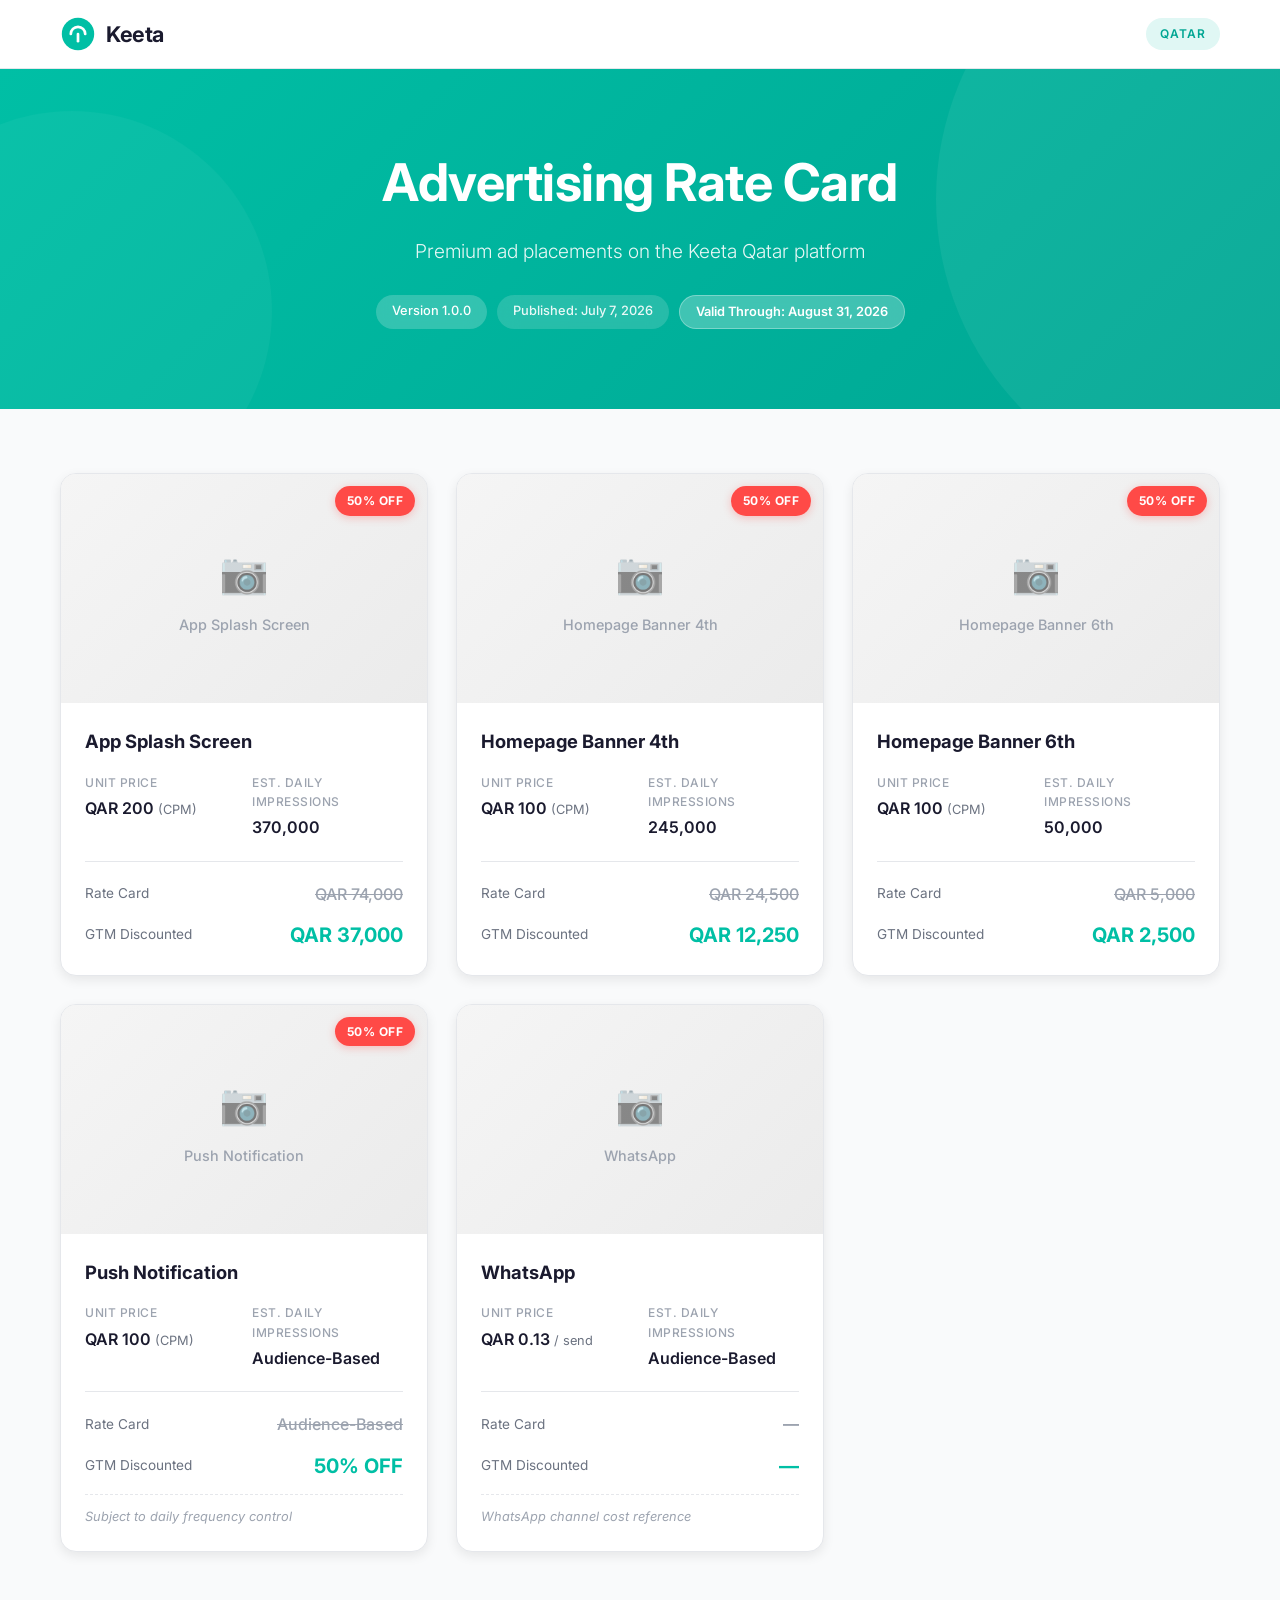
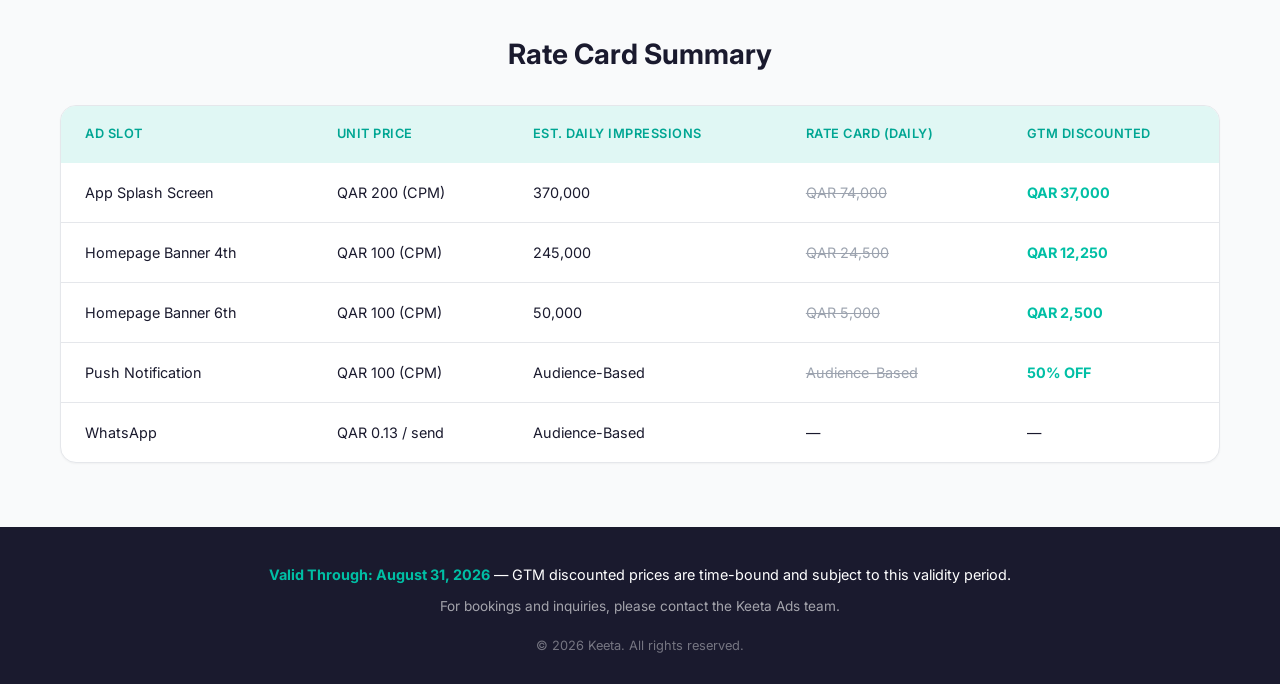
==== index.html @ e139d803 "Initial commit: Keeta Qatar Advertising Rate Card v1.0.0" ====
<!DOCTYPE html>
<html lang="en">
<head>
    <meta charset="UTF-8">
    <meta name="viewport" content="width=device-width, initial-scale=1.0">
    <title>Keeta Qatar — Advertising Rate Card</title>
    <link rel="stylesheet" href="css/style.css">
    <link rel="preconnect" href="https://fonts.googleapis.com">
    <link rel="preconnect" href="https://fonts.gstatic.com" crossorigin>
    <link href="https://fonts.googleapis.com/css2?family=Inter:wght@300;400;500;600;700&display=swap" rel="stylesheet">
</head>
<body>
    <header class="site-header">
        <div class="container">
            <div class="logo">
                <svg class="logo-icon" viewBox="0 0 40 40" fill="none" xmlns="http://www.w3.org/2000/svg">
                    <circle cx="20" cy="20" r="18" fill="#00BFA5"/>
                    <path d="M12 20C12 15.58 15.58 12 20 12C24.42 12 28 15.58 28 20" stroke="white" stroke-width="3" stroke-linecap="round"/>
                    <path d="M20 28V20" stroke="white" stroke-width="3" stroke-linecap="round"/>
                </svg>
                <span class="logo-text">Keeta</span>
            </div>
            <div class="header-meta">
                <span class="badge">Qatar</span>
            </div>
        </div>
    </header>

    <section class="hero">
        <div class="container">
            <h1>Advertising Rate Card</h1>
            <p class="hero-subtitle">Premium ad placements on the Keeta Qatar platform</p>
            <div class="version-info">
                <span class="version-badge">Version 1.0.0</span>
                <span class="publish-date">Published: July 7, 2026</span>
                <span class="validity-badge">Valid Through: August 31, 2026</span>
            </div>
        </div>
    </section>

    <section class="rate-cards">
        <div class="container">
            <div class="cards-grid">
                <!-- Card 1: App Splash Screen -->
                <article class="rate-card">
                    <div class="card-image">
                        <img src="images/splash-screen.png" alt="App Splash Screen" onerror="this.style.display='none'; this.nextElementSibling.style.display='flex';">
                        <div class="image-placeholder" style="display:none;">
                            <span class="placeholder-icon">&#128247;</span>
                            <span class="placeholder-text">App Splash Screen</span>
                        </div>
                        <span class="discount-tag">50% OFF</span>
                    </div>
                    <div class="card-body">
                        <h2 class="card-title">App Splash Screen</h2>
                        <div class="card-metrics">
                            <div class="metric">
                                <span class="metric-label">Unit Price</span>
                                <span class="metric-value">QAR 200 <small>(CPM)</small></span>
                            </div>
                            <div class="metric">
                                <span class="metric-label">Est. Daily Impressions</span>
                                <span class="metric-value">370,000</span>
                            </div>
                        </div>
                        <div class="pricing">
                            <div class="original-price">
                                <span class="price-label">Rate Card</span>
                                <span class="price-value">QAR 74,000</span>
                            </div>
                            <div class="discounted-price">
                                <span class="price-label">GTM Discounted</span>
                                <span class="price-value">QAR 37,000</span>
                            </div>
                        </div>
                    </div>
                </article>

                <!-- Card 2: Homepage Banner 4th -->
                <article class="rate-card">
                    <div class="card-image">
                        <img src="images/homepage-banner-4th.png" alt="Homepage Banner 4th" onerror="this.style.display='none'; this.nextElementSibling.style.display='flex';">
                        <div class="image-placeholder" style="display:none;">
                            <span class="placeholder-icon">&#128247;</span>
                            <span class="placeholder-text">Homepage Banner 4th</span>
                        </div>
                        <span class="discount-tag">50% OFF</span>
                    </div>
                    <div class="card-body">
                        <h2 class="card-title">Homepage Banner 4th</h2>
                        <div class="card-metrics">
                            <div class="metric">
                                <span class="metric-label">Unit Price</span>
                                <span class="metric-value">QAR 100 <small>(CPM)</small></span>
                            </div>
                            <div class="metric">
                                <span class="metric-label">Est. Daily Impressions</span>
                                <span class="metric-value">245,000</span>
                            </div>
                        </div>
                        <div class="pricing">
                            <div class="original-price">
                                <span class="price-label">Rate Card</span>
                                <span class="price-value">QAR 24,500</span>
                            </div>
                            <div class="discounted-price">
                                <span class="price-label">GTM Discounted</span>
                                <span class="price-value">QAR 12,250</span>
                            </div>
                        </div>
                    </div>
                </article>

                <!-- Card 3: Homepage Banner 6th -->
                <article class="rate-card">
                    <div class="card-image">
                        <img src="images/homepage-banner-6th.png" alt="Homepage Banner 6th" onerror="this.style.display='none'; this.nextElementSibling.style.display='flex';">
                        <div class="image-placeholder" style="display:none;">
                            <span class="placeholder-icon">&#128247;</span>
                            <span class="placeholder-text">Homepage Banner 6th</span>
                        </div>
                        <span class="discount-tag">50% OFF</span>
                    </div>
                    <div class="card-body">
                        <h2 class="card-title">Homepage Banner 6th</h2>
                        <div class="card-metrics">
                            <div class="metric">
                                <span class="metric-label">Unit Price</span>
                                <span class="metric-value">QAR 100 <small>(CPM)</small></span>
                            </div>
                            <div class="metric">
                                <span class="metric-label">Est. Daily Impressions</span>
                                <span class="metric-value">50,000</span>
                            </div>
                        </div>
                        <div class="pricing">
                            <div class="original-price">
                                <span class="price-label">Rate Card</span>
                                <span class="price-value">QAR 5,000</span>
                            </div>
                            <div class="discounted-price">
                                <span class="price-label">GTM Discounted</span>
                                <span class="price-value">QAR 2,500</span>
                            </div>
                        </div>
                    </div>
                </article>

                <!-- Card 4: Push Notification -->
                <article class="rate-card">
                    <div class="card-image">
                        <img src="images/push-notification.png" alt="Push Notification" onerror="this.style.display='none'; this.nextElementSibling.style.display='flex';">
                        <div class="image-placeholder" style="display:none;">
                            <span class="placeholder-icon">&#128247;</span>
                            <span class="placeholder-text">Push Notification</span>
                        </div>
                        <span class="discount-tag">50% OFF</span>
                    </div>
                    <div class="card-body">
                        <h2 class="card-title">Push Notification</h2>
                        <div class="card-metrics">
                            <div class="metric">
                                <span class="metric-label">Unit Price</span>
                                <span class="metric-value">QAR 100 <small>(CPM)</small></span>
                            </div>
                            <div class="metric">
                                <span class="metric-label">Est. Daily Impressions</span>
                                <span class="metric-value">Audience-Based</span>
                            </div>
                        </div>
                        <div class="pricing">
                            <div class="original-price">
                                <span class="price-label">Rate Card</span>
                                <span class="price-value">Audience-Based</span>
                            </div>
                            <div class="discounted-price">
                                <span class="price-label">GTM Discounted</span>
                                <span class="price-value">50% OFF</span>
                            </div>
                        </div>
                        <p class="card-note">Subject to daily frequency control</p>
                    </div>
                </article>

                <!-- Card 5: WhatsApp -->
                <article class="rate-card">
                    <div class="card-image">
                        <img src="images/whatsapp.png" alt="WhatsApp" onerror="this.style.display='none'; this.nextElementSibling.style.display='flex';">
                        <div class="image-placeholder" style="display:none;">
                            <span class="placeholder-icon">&#128247;</span>
                            <span class="placeholder-text">WhatsApp</span>
                        </div>
                    </div>
                    <div class="card-body">
                        <h2 class="card-title">WhatsApp</h2>
                        <div class="card-metrics">
                            <div class="metric">
                                <span class="metric-label">Unit Price</span>
                                <span class="metric-value">QAR 0.13 <small>/ send</small></span>
                            </div>
                            <div class="metric">
                                <span class="metric-label">Est. Daily Impressions</span>
                                <span class="metric-value">Audience-Based</span>
                            </div>
                        </div>
                        <div class="pricing">
                            <div class="original-price">
                                <span class="price-label">Rate Card</span>
                                <span class="price-value">—</span>
                            </div>
                            <div class="discounted-price">
                                <span class="price-label">GTM Discounted</span>
                                <span class="price-value">—</span>
                            </div>
                        </div>
                        <p class="card-note">WhatsApp channel cost reference</p>
                    </div>
                </article>
            </div>
        </div>
    </section>

    <section class="summary-table-section">
        <div class="container">
            <h2 class="section-title">Rate Card Summary</h2>
            <div class="table-wrapper">
                <table class="rate-table">
                    <thead>
                        <tr>
                            <th>Ad Slot</th>
                            <th>Unit Price</th>
                            <th>Est. Daily Impressions</th>
                            <th>Rate Card (Daily)</th>
                            <th>GTM Discounted</th>
                        </tr>
                    </thead>
                    <tbody>
                        <tr>
                            <td>App Splash Screen</td>
                            <td>QAR 200 (CPM)</td>
                            <td>370,000</td>
                            <td class="strike">QAR 74,000</td>
                            <td class="highlight">QAR 37,000</td>
                        </tr>
                        <tr>
                            <td>Homepage Banner 4th</td>
                            <td>QAR 100 (CPM)</td>
                            <td>245,000</td>
                            <td class="strike">QAR 24,500</td>
                            <td class="highlight">QAR 12,250</td>
                        </tr>
                        <tr>
                            <td>Homepage Banner 6th</td>
                            <td>QAR 100 (CPM)</td>
                            <td>50,000</td>
                            <td class="strike">QAR 5,000</td>
                            <td class="highlight">QAR 2,500</td>
                        </tr>
                        <tr>
                            <td>Push Notification</td>
                            <td>QAR 100 (CPM)</td>
                            <td>Audience-Based</td>
                            <td class="strike">Audience-Based</td>
                            <td class="highlight">50% OFF</td>
                        </tr>
                        <tr>
                            <td>WhatsApp</td>
                            <td>QAR 0.13 / send</td>
                            <td>Audience-Based</td>
                            <td>—</td>
                            <td>—</td>
                        </tr>
                    </tbody>
                </table>
            </div>
        </div>
    </section>

    <footer class="site-footer">
        <div class="container">
            <div class="footer-content">
                <p class="footer-validity">
                    <strong>Valid Through: August 31, 2026</strong> — GTM discounted prices are time-bound and subject to this validity period.
                </p>
                <p class="footer-contact">For bookings and inquiries, please contact the Keeta Ads team.</p>
                <p class="footer-copyright">&copy; 2026 Keeta. All rights reserved.</p>
            </div>
        </div>
    </footer>
</body>
</html>
---- css/style.css ----
/* ============================================
   Keeta Rate Card - Stylesheet
   Version: 1.0.0
   ============================================ */

/* CSS Variables */
:root {
    --color-primary: #00BFA5;
    --color-primary-dark: #00A693;
    --color-primary-light: #E0F7F4;
    --color-bg: #F9FAFB;
    --color-surface: #FFFFFF;
    --color-text-primary: #1A1A2E;
    --color-text-secondary: #6B7280;
    --color-text-muted: #9CA3AF;
    --color-border: #E5E7EB;
    --color-discount: #FF4A47;
    --color-discount-bg: #FFF0F0;
    --color-highlight: #00BFA5;
    --color-highlight-bg: #E0F7F4;
    --font-family: 'Inter', -apple-system, BlinkMacSystemFont, 'Segoe UI', Roboto, sans-serif;
    --radius-sm: 8px;
    --radius-md: 12px;
    --radius-lg: 16px;
    --shadow-sm: 0 1px 2px rgba(0,0,0,0.04);
    --shadow-md: 0 4px 12px rgba(0,0,0,0.08);
    --shadow-lg: 0 12px 32px rgba(0,0,0,0.12);
    --transition: all 0.25s ease;
}

/* Reset & Base */
*, *::before, *::after {
    box-sizing: border-box;
    margin: 0;
    padding: 0;
}

html {
    font-size: 16px;
    -webkit-font-smoothing: antialiased;
    -moz-osx-font-smoothing: grayscale;
}

body {
    font-family: var(--font-family);
    background-color: var(--color-bg);
    color: var(--color-text-primary);
    line-height: 1.6;
    min-height: 100vh;
}

.container {
    width: 100%;
    max-width: 1200px;
    margin: 0 auto;
    padding: 0 20px;
}

/* ============================================
   Header
   ============================================ */

.site-header {
    background: var(--color-surface);
    border-bottom: 1px solid var(--color-border);
    padding: 16px 0;
    position: sticky;
    top: 0;
    z-index: 100;
}

.site-header .container {
    display: flex;
    justify-content: space-between;
    align-items: center;
}

.logo {
    display: flex;
    align-items: center;
    gap: 10px;
}

.logo-icon {
    width: 36px;
    height: 36px;
}

.logo-text {
    font-size: 1.35rem;
    font-weight: 700;
    color: var(--color-text-primary);
    letter-spacing: -0.5px;
}

.header-meta .badge {
    display: inline-block;
    background: var(--color-primary-light);
    color: var(--color-primary-dark);
    font-size: 0.75rem;
    font-weight: 600;
    text-transform: uppercase;
    letter-spacing: 1px;
    padding: 6px 14px;
    border-radius: 100px;
}

/* ============================================
   Hero Section
   ============================================ */

.hero {
    background: linear-gradient(135deg, var(--color-primary) 0%, var(--color-primary-dark) 100%);
    color: white;
    padding: 56px 0 64px;
    text-align: center;
    position: relative;
    overflow: hidden;
}

.hero::before {
    content: '';
    position: absolute;
    top: -50%;
    right: -20%;
    width: 600px;
    height: 600px;
    background: rgba(255,255,255,0.06);
    border-radius: 50%;
}

.hero::after {
    content: '';
    position: absolute;
    bottom: -30%;
    left: -10%;
    width: 400px;
    height: 400px;
    background: rgba(255,255,255,0.04);
    border-radius: 50%;
}

.hero .container {
    position: relative;
    z-index: 1;
}

.hero h1 {
    font-size: 2.25rem;
    font-weight: 700;
    margin-bottom: 12px;
    letter-spacing: -0.5px;
}

.hero-subtitle {
    font-size: 1.05rem;
    font-weight: 300;
    opacity: 0.9;
    margin-bottom: 28px;
}

.version-info {
    display: flex;
    flex-wrap: wrap;
    justify-content: center;
    gap: 10px;
}

.version-badge,
.publish-date,
.validity-badge {
    display: inline-block;
    font-size: 0.8rem;
    font-weight: 500;
    padding: 6px 16px;
    border-radius: 100px;
    backdrop-filter: blur(10px);
}

.version-badge {
    background: rgba(255,255,255,0.2);
    color: white;
}

.publish-date {
    background: rgba(255,255,255,0.15);
    color: rgba(255,255,255,0.9);
}

.validity-badge {
    background: rgba(255,255,255,0.25);
    color: white;
    border: 1px solid rgba(255,255,255,0.3);
    font-weight: 600;
}

/* ============================================
   Rate Cards Section
   ============================================ */

.rate-cards {
    padding: 48px 0 32px;
}

.cards-grid {
    display: grid;
    grid-template-columns: 1fr;
    gap: 24px;
}

.rate-card {
    background: var(--color-surface);
    border-radius: var(--radius-lg);
    box-shadow: var(--shadow-md);
    overflow: hidden;
    transition: var(--transition);
    border: 1px solid var(--color-border);
}

.rate-card:hover {
    transform: translateY(-4px);
    box-shadow: var(--shadow-lg);
}

.card-image {
    position: relative;
    width: 100%;
    aspect-ratio: 16 / 10;
    background: linear-gradient(135deg, #f0f0f0 0%, #e0e0e0 100%);
    overflow: hidden;
}

.card-image img {
    width: 100%;
    height: 100%;
    object-fit: cover;
    display: block;
}

.image-placeholder {
    position: absolute;
    top: 0;
    left: 0;
    width: 100%;
    height: 100%;
    display: flex;
    flex-direction: column;
    align-items: center;
    justify-content: center;
    gap: 8px;
    background: linear-gradient(135deg, #f5f5f5 0%, #ebebeb 100%);
    color: var(--color-text-muted);
}

.placeholder-icon {
    font-size: 2.5rem;
    opacity: 0.5;
}

.placeholder-text {
    font-size: 0.9rem;
    font-weight: 500;
}

.discount-tag {
    position: absolute;
    top: 12px;
    right: 12px;
    background: var(--color-discount);
    color: white;
    font-size: 0.75rem;
    font-weight: 700;
    text-transform: uppercase;
    letter-spacing: 0.5px;
    padding: 5px 12px;
    border-radius: 100px;
    box-shadow: 0 2px 8px rgba(255,74,71,0.3);
}

.card-body {
    padding: 24px;
}

.card-title {
    font-size: 1.15rem;
    font-weight: 700;
    color: var(--color-text-primary);
    margin-bottom: 16px;
}

.card-metrics {
    display: grid;
    grid-template-columns: 1fr 1fr;
    gap: 16px;
    margin-bottom: 20px;
    padding-bottom: 20px;
    border-bottom: 1px solid var(--color-border);
}

.metric {
    display: flex;
    flex-direction: column;
    gap: 4px;
}

.metric-label {
    font-size: 0.75rem;
    font-weight: 500;
    text-transform: uppercase;
    letter-spacing: 0.5px;
    color: var(--color-text-muted);
}

.metric-value {
    font-size: 1rem;
    font-weight: 600;
    color: var(--color-text-primary);
}

.metric-value small {
    font-weight: 400;
    color: var(--color-text-secondary);
    font-size: 0.8rem;
}

.pricing {
    display: flex;
    flex-direction: column;
    gap: 12px;
}

.original-price,
.discounted-price {
    display: flex;
    justify-content: space-between;
    align-items: center;
}

.price-label {
    font-size: 0.85rem;
    color: var(--color-text-secondary);
}

.original-price .price-value {
    font-size: 1rem;
    font-weight: 500;
    color: var(--color-text-muted);
    text-decoration: line-through;
}

.discounted-price .price-value {
    font-size: 1.25rem;
    font-weight: 700;
    color: var(--color-primary);
}

.card-note {
    font-size: 0.8rem;
    color: var(--color-text-muted);
    margin-top: 12px;
    padding-top: 12px;
    border-top: 1px dashed var(--color-border);
    font-style: italic;
}

/* ============================================
   Summary Table Section
   ============================================ */

.summary-table-section {
    padding: 32px 0 48px;
}

.section-title {
    font-size: 1.5rem;
    font-weight: 700;
    text-align: center;
    margin-bottom: 28px;
    color: var(--color-text-primary);
}

.table-wrapper {
    background: var(--color-surface);
    border-radius: var(--radius-lg);
    box-shadow: var(--shadow-sm);
    border: 1px solid var(--color-border);
    overflow-x: auto;
}

.rate-table {
    width: 100%;
    border-collapse: collapse;
    min-width: 640px;
}

.rate-table thead {
    background: var(--color-primary-light);
}

.rate-table th {
    padding: 16px 20px;
    text-align: left;
    font-size: 0.8rem;
    font-weight: 600;
    text-transform: uppercase;
    letter-spacing: 0.5px;
    color: var(--color-primary-dark);
    white-space: nowrap;
}

.rate-table td {
    padding: 16px 20px;
    font-size: 0.9rem;
    color: var(--color-text-primary);
    border-bottom: 1px solid var(--color-border);
}

.rate-table tbody tr:last-child td {
    border-bottom: none;
}

.rate-table tbody tr:hover {
    background: var(--color-bg);
}

.rate-table .strike {
    color: var(--color-text-muted);
    text-decoration: line-through;
}

.rate-table .highlight {
    color: var(--color-primary);
    font-weight: 700;
}

/* ============================================
   Footer
   ============================================ */

.site-footer {
    background: var(--color-text-primary);
    color: rgba(255,255,255,0.7);
    padding: 36px 0 28px;
    text-align: center;
}

.footer-content {
    display: flex;
    flex-direction: column;
    gap: 10px;
}

.footer-validity {
    font-size: 0.9rem;
    color: white;
}

.footer-validity strong {
    color: var(--color-primary);
}

.footer-contact {
    font-size: 0.85rem;
    color: rgba(255,255,255,0.6);
}

.footer-copyright {
    font-size: 0.8rem;
    color: rgba(255,255,255,0.4);
    margin-top: 8px;
}

/* ============================================
   Responsive Design
   ============================================ */

/* Tablet (768px+) */
@media (min-width: 768px) {
    .hero h1 {
        font-size: 2.75rem;
    }

    .cards-grid {
        grid-template-columns: repeat(2, 1fr);
    }

    .card-metrics {
        grid-template-columns: 1fr 1fr;
    }

    .rate-table th,
    .rate-table td {
        padding: 18px 24px;
    }
}

/* Desktop (1024px+) */
@media (min-width: 1024px) {
    .hero {
        padding: 72px 0 80px;
    }

    .hero h1 {
        font-size: 3.25rem;
    }

    .hero-subtitle {
        font-size: 1.2rem;
    }

    .cards-grid {
        grid-template-columns: repeat(3, 1fr);
    }

    .rate-cards {
        padding: 64px 0 40px;
    }

    .summary-table-section {
        padding: 40px 0 64px;
    }

    .section-title {
        font-size: 1.75rem;
    }
}

/* Large Desktop (1280px+) */
@media (min-width: 1280px) {
    .cards-grid {
        grid-template-columns: repeat(3, 1fr);
        gap: 28px;
    }
}

/* Small mobile adjustments */
@media (max-width: 480px) {
    .hero h1 {
        font-size: 1.85rem;
    }

    .hero-subtitle {
        font-size: 0.95rem;
    }

    .version-info {
        flex-direction: column;
        align-items: center;
    }

    .card-body {
        padding: 20px;
    }

    .card-metrics {
        grid-template-columns: 1fr;
        gap: 12px;
    }

    .pricing {
        gap: 10px;
    }
}

/* Print styles */
@media print {
    .site-header,
    .site-footer {
        background: white;
        color: black;
        border: 1px solid #ccc;
    }

    .hero {
        background: white;
        color: black;
        border-bottom: 2px solid var(--color-primary);
    }

    .rate-card {
        break-inside: avoid;
        box-shadow: none;
        border: 1px solid #ccc;
    }

    .discount-tag {
        background: black;
        color: white;
    }
}
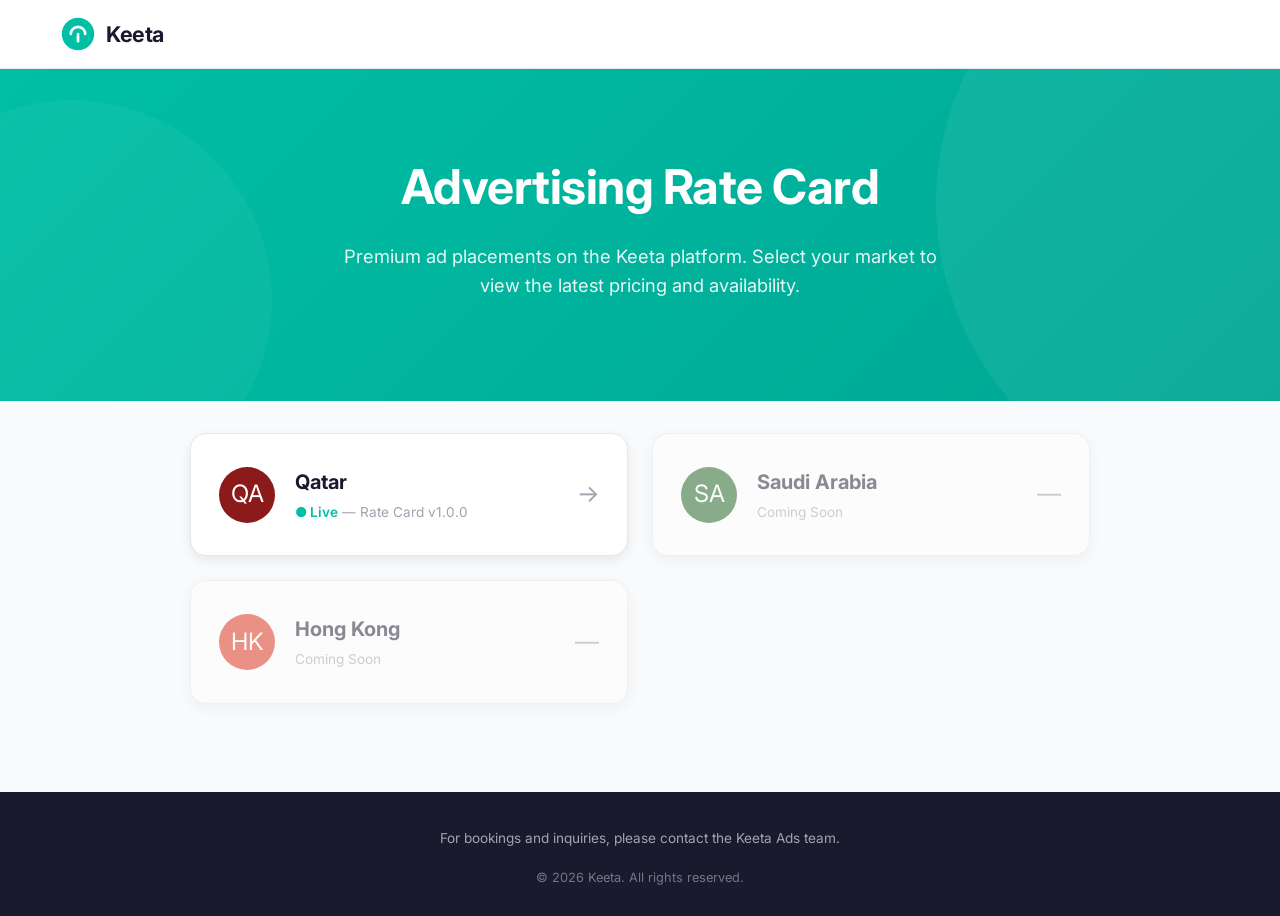
==== commit d8c15139: "Add country landing page, qat sub-directory, and fix image aspect ratios (portrait 9:16, landscape 1" ====
--- a/index.html
+++ b/index.html
@@ -3,11 +3,113 @@
 <head>
     <meta charset="UTF-8">
     <meta name="viewport" content="width=device-width, initial-scale=1.0">
-    <title>Keeta Qatar — Advertising Rate Card</title>
+    <title>Keeta — Advertising Rate Card</title>
     <link rel="stylesheet" href="css/style.css">
     <link rel="preconnect" href="https://fonts.googleapis.com">
     <link rel="preconnect" href="https://fonts.gstatic.com" crossorigin>
     <link href="https://fonts.googleapis.com/css2?family=Inter:wght@300;400;500;600;700&display=swap" rel="stylesheet">
+    <style>
+        /* Landing page specific styles */
+        .landing-hero {
+            padding: 80px 0 60px;
+        }
+        .landing-hero h1 {
+            font-size: 2.5rem;
+            margin-bottom: 16px;
+        }
+        .landing-hero p {
+            font-size: 1.15rem;
+            opacity: 0.9;
+            max-width: 600px;
+            margin: 0 auto 40px;
+        }
+        .country-grid {
+            display: grid;
+            grid-template-columns: 1fr;
+            gap: 24px;
+            max-width: 900px;
+            margin: 0 auto;
+        }
+        .country-card {
+            background: var(--color-surface);
+            border-radius: var(--radius-lg);
+            box-shadow: var(--shadow-md);
+            border: 1px solid var(--color-border);
+            padding: 32px 28px;
+            display: flex;
+            align-items: center;
+            gap: 20px;
+            transition: var(--transition);
+            cursor: pointer;
+            text-decoration: none;
+            color: inherit;
+        }
+        .country-card:hover {
+            transform: translateY(-4px);
+            box-shadow: var(--shadow-lg);
+            border-color: var(--color-primary);
+        }
+        .country-flag {
+            width: 56px;
+            height: 56px;
+            border-radius: 50%;
+            display: flex;
+            align-items: center;
+            justify-content: center;
+            font-size: 1.5rem;
+            flex-shrink: 0;
+        }
+        .country-info {
+            flex: 1;
+        }
+        .country-name {
+            font-size: 1.25rem;
+            font-weight: 700;
+            color: var(--color-text-primary);
+            margin-bottom: 4px;
+        }
+        .country-status {
+            font-size: 0.85rem;
+            color: var(--color-text-muted);
+        }
+        .country-status .live {
+            color: var(--color-primary);
+            font-weight: 600;
+        }
+        .country-arrow {
+            font-size: 1.5rem;
+            color: var(--color-text-muted);
+            transition: var(--transition);
+        }
+        .country-card:hover .country-arrow {
+            color: var(--color-primary);
+            transform: translateX(4px);
+        }
+
+        /* Flag backgrounds */
+        .flag-qat { background: #8B1A1A; color: white; }
+        .flag-sa { background: #1A5F1A; color: white; }
+        .flag-hk { background: #DE2910; color: white; }
+
+        @media (min-width: 768px) {
+            .country-grid {
+                grid-template-columns: repeat(2, 1fr);
+            }
+            .landing-hero h1 {
+                font-size: 3rem;
+            }
+        }
+        @media (max-width: 480px) {
+            .country-card {
+                padding: 24px 20px;
+            }
+            .country-flag {
+                width: 48px;
+                height: 48px;
+                font-size: 1.25rem;
+            }
+        }
+    </style>
 </head>
 <body>
     <header class="site-header">
@@ -20,268 +122,52 @@
                 </svg>
                 <span class="logo-text">Keeta</span>
             </div>
-            <div class="header-meta">
-                <span class="badge">Qatar</span>
-            </div>
         </div>
     </header>
 
-    <section class="hero">
+    <section class="hero landing-hero">
         <div class="container">
             <h1>Advertising Rate Card</h1>
-            <p class="hero-subtitle">Premium ad placements on the Keeta Qatar platform</p>
-            <div class="version-info">
-                <span class="version-badge">Version 1.0.0</span>
-                <span class="publish-date">Published: July 7, 2026</span>
-                <span class="validity-badge">Valid Through: August 31, 2026</span>
+            <p>Premium ad placements on the Keeta platform. Select your market to view the latest pricing and availability.</p>
+        </div>
+    </section>
+
+    <section class="rate-cards" style="padding-top: 32px;">
+        <div class="container">
+            <div class="country-grid">
+                <a href="qat/" class="country-card">
+                    <div class="country-flag flag-qat">QA</div>
+                    <div class="country-info">
+                        <div class="country-name">Qatar</div>
+                        <div class="country-status"><span class="live">● Live</span> — Rate Card v1.0.0</div>
+                    </div>
+                    <div class="country-arrow">→</div>
+                </a>
+
+                <div class="country-card" style="opacity: 0.5; cursor: default; pointer-events: none;">
+                    <div class="country-flag flag-sa">SA</div>
+                    <div class="country-info">
+                        <div class="country-name">Saudi Arabia</div>
+                        <div class="country-status">Coming Soon</div>
+                    </div>
+                    <div class="country-arrow">—</div>
+                </div>
+
+                <div class="country-card" style="opacity: 0.5; cursor: default; pointer-events: none;">
+                    <div class="country-flag flag-hk">HK</div>
+                    <div class="country-info">
+                        <div class="country-name">Hong Kong</div>
+                        <div class="country-status">Coming Soon</div>
+                    </div>
+                    <div class="country-arrow">—</div>
+                </div>
             </div>
         </div>
     </section>
 
-    <section class="rate-cards">
-        <div class="container">
-            <div class="cards-grid">
-                <!-- Card 1: App Splash Screen -->
-                <article class="rate-card">
-                    <div class="card-image">
-                        <img src="images/splash-screen.png" alt="App Splash Screen" onerror="this.style.display='none'; this.nextElementSibling.style.display='flex';">
-                        <div class="image-placeholder" style="display:none;">
-                            <span class="placeholder-icon">&#128247;</span>
-                            <span class="placeholder-text">App Splash Screen</span>
-                        </div>
-                        <span class="discount-tag">50% OFF</span>
-                    </div>
-                    <div class="card-body">
-                        <h2 class="card-title">App Splash Screen</h2>
-                        <div class="card-metrics">
-                            <div class="metric">
-                                <span class="metric-label">Unit Price</span>
-                                <span class="metric-value">QAR 200 <small>(CPM)</small></span>
-                            </div>
-                            <div class="metric">
-                                <span class="metric-label">Est. Daily Impressions</span>
-                                <span class="metric-value">370,000</span>
-                            </div>
-                        </div>
-                        <div class="pricing">
-                            <div class="original-price">
-                                <span class="price-label">Rate Card</span>
-                                <span class="price-value">QAR 74,000</span>
-                            </div>
-                            <div class="discounted-price">
-                                <span class="price-label">GTM Discounted</span>
-                                <span class="price-value">QAR 37,000</span>
-                            </div>
-                        </div>
-                    </div>
-                </article>
-
-                <!-- Card 2: Homepage Banner 4th -->
-                <article class="rate-card">
-                    <div class="card-image">
-                        <img src="images/homepage-banner-4th.png" alt="Homepage Banner 4th" onerror="this.style.display='none'; this.nextElementSibling.style.display='flex';">
-                        <div class="image-placeholder" style="display:none;">
-                            <span class="placeholder-icon">&#128247;</span>
-                            <span class="placeholder-text">Homepage Banner 4th</span>
-                        </div>
-                        <span class="discount-tag">50% OFF</span>
-                    </div>
-                    <div class="card-body">
-                        <h2 class="card-title">Homepage Banner 4th</h2>
-                        <div class="card-metrics">
-                            <div class="metric">
-                                <span class="metric-label">Unit Price</span>
-                                <span class="metric-value">QAR 100 <small>(CPM)</small></span>
-                            </div>
-                            <div class="metric">
-                                <span class="metric-label">Est. Daily Impressions</span>
-                                <span class="metric-value">245,000</span>
-                            </div>
-                        </div>
-                        <div class="pricing">
-                            <div class="original-price">
-                                <span class="price-label">Rate Card</span>
-                                <span class="price-value">QAR 24,500</span>
-                            </div>
-                            <div class="discounted-price">
-                                <span class="price-label">GTM Discounted</span>
-                                <span class="price-value">QAR 12,250</span>
-                            </div>
-                        </div>
-                    </div>
-                </article>
-
-                <!-- Card 3: Homepage Banner 6th -->
-                <article class="rate-card">
-                    <div class="card-image">
-                        <img src="images/homepage-banner-6th.png" alt="Homepage Banner 6th" onerror="this.style.display='none'; this.nextElementSibling.style.display='flex';">
-                        <div class="image-placeholder" style="display:none;">
-                            <span class="placeholder-icon">&#128247;</span>
-                            <span class="placeholder-text">Homepage Banner 6th</span>
-                        </div>
-                        <span class="discount-tag">50% OFF</span>
-                    </div>
-                    <div class="card-body">
-                        <h2 class="card-title">Homepage Banner 6th</h2>
-                        <div class="card-metrics">
-                            <div class="metric">
-                                <span class="metric-label">Unit Price</span>
-                                <span class="metric-value">QAR 100 <small>(CPM)</small></span>
-                            </div>
-                            <div class="metric">
-                                <span class="metric-label">Est. Daily Impressions</span>
-                                <span class="metric-value">50,000</span>
-                            </div>
-                        </div>
-                        <div class="pricing">
-                            <div class="original-price">
-                                <span class="price-label">Rate Card</span>
-                                <span class="price-value">QAR 5,000</span>
-                            </div>
-                            <div class="discounted-price">
-                                <span class="price-label">GTM Discounted</span>
-                                <span class="price-value">QAR 2,500</span>
-                            </div>
-                        </div>
-                    </div>
-                </article>
-
-                <!-- Card 4: Push Notification -->
-                <article class="rate-card">
-                    <div class="card-image">
-                        <img src="images/push-notification.png" alt="Push Notification" onerror="this.style.display='none'; this.nextElementSibling.style.display='flex';">
-                        <div class="image-placeholder" style="display:none;">
-                            <span class="placeholder-icon">&#128247;</span>
-                            <span class="placeholder-text">Push Notification</span>
-                        </div>
-                        <span class="discount-tag">50% OFF</span>
-                    </div>
-                    <div class="card-body">
-                        <h2 class="card-title">Push Notification</h2>
-                        <div class="card-metrics">
-                            <div class="metric">
-                                <span class="metric-label">Unit Price</span>
-                                <span class="metric-value">QAR 100 <small>(CPM)</small></span>
-                            </div>
-                            <div class="metric">
-                                <span class="metric-label">Est. Daily Impressions</span>
-                                <span class="metric-value">Audience-Based</span>
-                            </div>
-                        </div>
-                        <div class="pricing">
-                            <div class="original-price">
-                                <span class="price-label">Rate Card</span>
-                                <span class="price-value">Audience-Based</span>
-                            </div>
-                            <div class="discounted-price">
-                                <span class="price-label">GTM Discounted</span>
-                                <span class="price-value">50% OFF</span>
-                            </div>
-                        </div>
-                        <p class="card-note">Subject to daily frequency control</p>
-                    </div>
-                </article>
-
-                <!-- Card 5: WhatsApp -->
-                <article class="rate-card">
-                    <div class="card-image">
-                        <img src="images/whatsapp.png" alt="WhatsApp" onerror="this.style.display='none'; this.nextElementSibling.style.display='flex';">
-                        <div class="image-placeholder" style="display:none;">
-                            <span class="placeholder-icon">&#128247;</span>
-                            <span class="placeholder-text">WhatsApp</span>
-                        </div>
-                    </div>
-                    <div class="card-body">
-                        <h2 class="card-title">WhatsApp</h2>
-                        <div class="card-metrics">
-                            <div class="metric">
-                                <span class="metric-label">Unit Price</span>
-                                <span class="metric-value">QAR 0.13 <small>/ send</small></span>
-                            </div>
-                            <div class="metric">
-                                <span class="metric-label">Est. Daily Impressions</span>
-                                <span class="metric-value">Audience-Based</span>
-                            </div>
-                        </div>
-                        <div class="pricing">
-                            <div class="original-price">
-                                <span class="price-label">Rate Card</span>
-                                <span class="price-value">—</span>
-                            </div>
-                            <div class="discounted-price">
-                                <span class="price-label">GTM Discounted</span>
-                                <span class="price-value">—</span>
-                            </div>
-                        </div>
-                        <p class="card-note">WhatsApp channel cost reference</p>
-                    </div>
-                </article>
-            </div>
-        </div>
-    </section>
-
-    <section class="summary-table-section">
-        <div class="container">
-            <h2 class="section-title">Rate Card Summary</h2>
-            <div class="table-wrapper">
-                <table class="rate-table">
-                    <thead>
-                        <tr>
-                            <th>Ad Slot</th>
-                            <th>Unit Price</th>
-                            <th>Est. Daily Impressions</th>
-                            <th>Rate Card (Daily)</th>
-                            <th>GTM Discounted</th>
-                        </tr>
-                    </thead>
-                    <tbody>
-                        <tr>
-                            <td>App Splash Screen</td>
-                            <td>QAR 200 (CPM)</td>
-                            <td>370,000</td>
-                            <td class="strike">QAR 74,000</td>
-                            <td class="highlight">QAR 37,000</td>
-                        </tr>
-                        <tr>
-                            <td>Homepage Banner 4th</td>
-                            <td>QAR 100 (CPM)</td>
-                            <td>245,000</td>
-                            <td class="strike">QAR 24,500</td>
-                            <td class="highlight">QAR 12,250</td>
-                        </tr>
-                        <tr>
-                            <td>Homepage Banner 6th</td>
-                            <td>QAR 100 (CPM)</td>
-                            <td>50,000</td>
-                            <td class="strike">QAR 5,000</td>
-                            <td class="highlight">QAR 2,500</td>
-                        </tr>
-                        <tr>
-                            <td>Push Notification</td>
-                            <td>QAR 100 (CPM)</td>
-                            <td>Audience-Based</td>
-                            <td class="strike">Audience-Based</td>
-                            <td class="highlight">50% OFF</td>
-                        </tr>
-                        <tr>
-                            <td>WhatsApp</td>
-                            <td>QAR 0.13 / send</td>
-                            <td>Audience-Based</td>
-                            <td>—</td>
-                            <td>—</td>
-                        </tr>
-                    </tbody>
-                </table>
-            </div>
-        </div>
-    </section>
-
-    <footer class="site-footer">
+    <footer class="site-footer" style="margin-top: 48px;">
         <div class="container">
             <div class="footer-content">
-                <p class="footer-validity">
-                    <strong>Valid Through: August 31, 2026</strong> — GTM discounted prices are time-bound and subject to this validity period.
-                </p>
                 <p class="footer-contact">For bookings and inquiries, please contact the Keeta Ads team.</p>
                 <p class="footer-copyright">&copy; 2026 Keeta. All rights reserved.</p>
             </div>
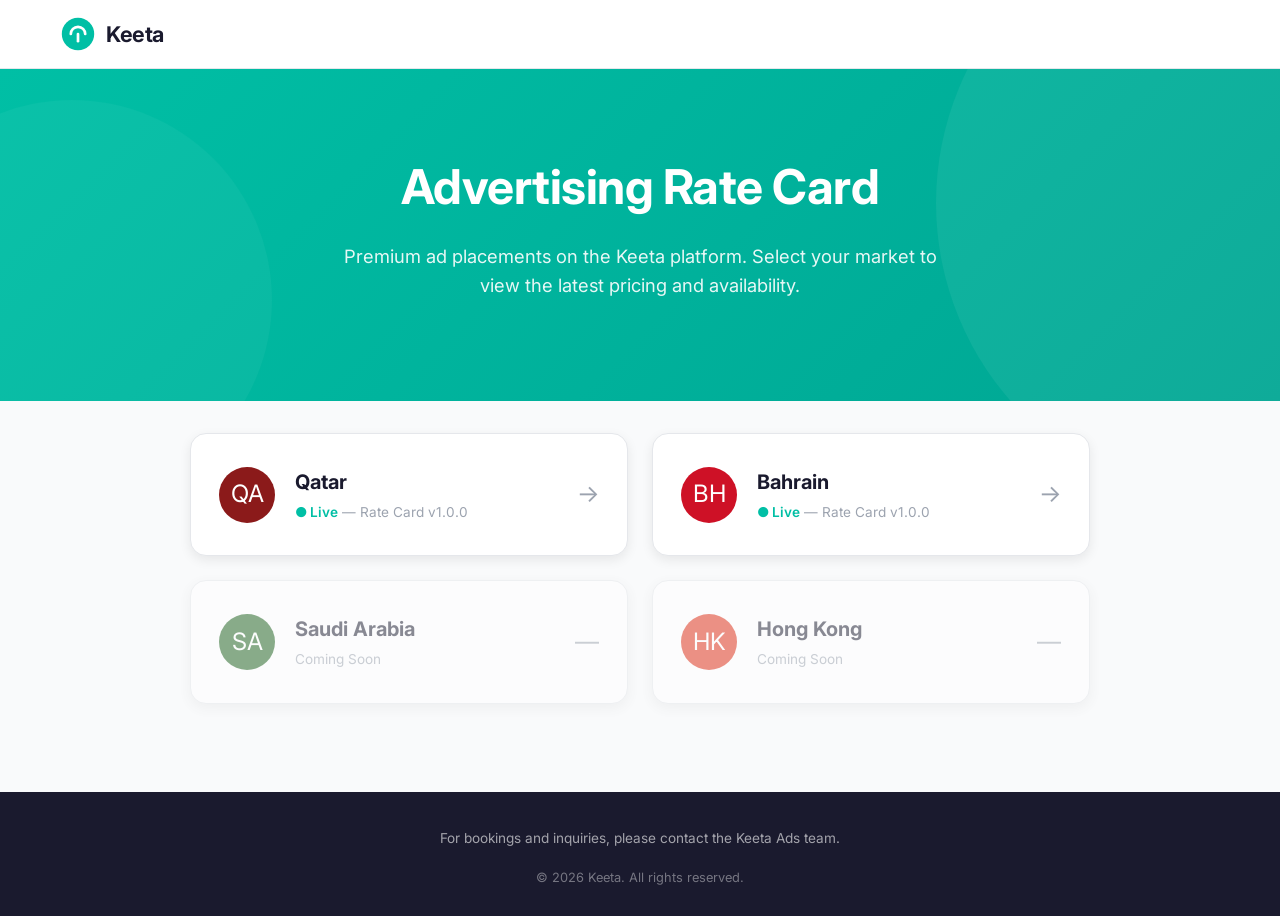
==== commit 0b8dd52c: "Add Bahrain (BHR) rate card landing and detail pages - Add Bahrain country card to landing page inde" ====
--- a/index.html
+++ b/index.html
@@ -90,6 +90,7 @@
         .flag-qat { background: #8B1A1A; color: white; }
         .flag-sa { background: #1A5F1A; color: white; }
         .flag-hk { background: #DE2910; color: white; }
+        .flag-bhr { background: #CE1126; color: white; }
 
         @media (min-width: 768px) {
             .country-grid {
@@ -144,6 +145,15 @@
                     <div class="country-arrow">→</div>
                 </a>
 
+                <a href="bhr/" class="country-card">
+                    <div class="country-flag flag-bhr">BH</div>
+                    <div class="country-info">
+                        <div class="country-name">Bahrain</div>
+                        <div class="country-status"><span class="live">● Live</span> — Rate Card v1.0.0</div>
+                    </div>
+                    <div class="country-arrow">→</div>
+                </a>
+
                 <div class="country-card" style="opacity: 0.5; cursor: default; pointer-events: none;">
                     <div class="country-flag flag-sa">SA</div>
                     <div class="country-info">
